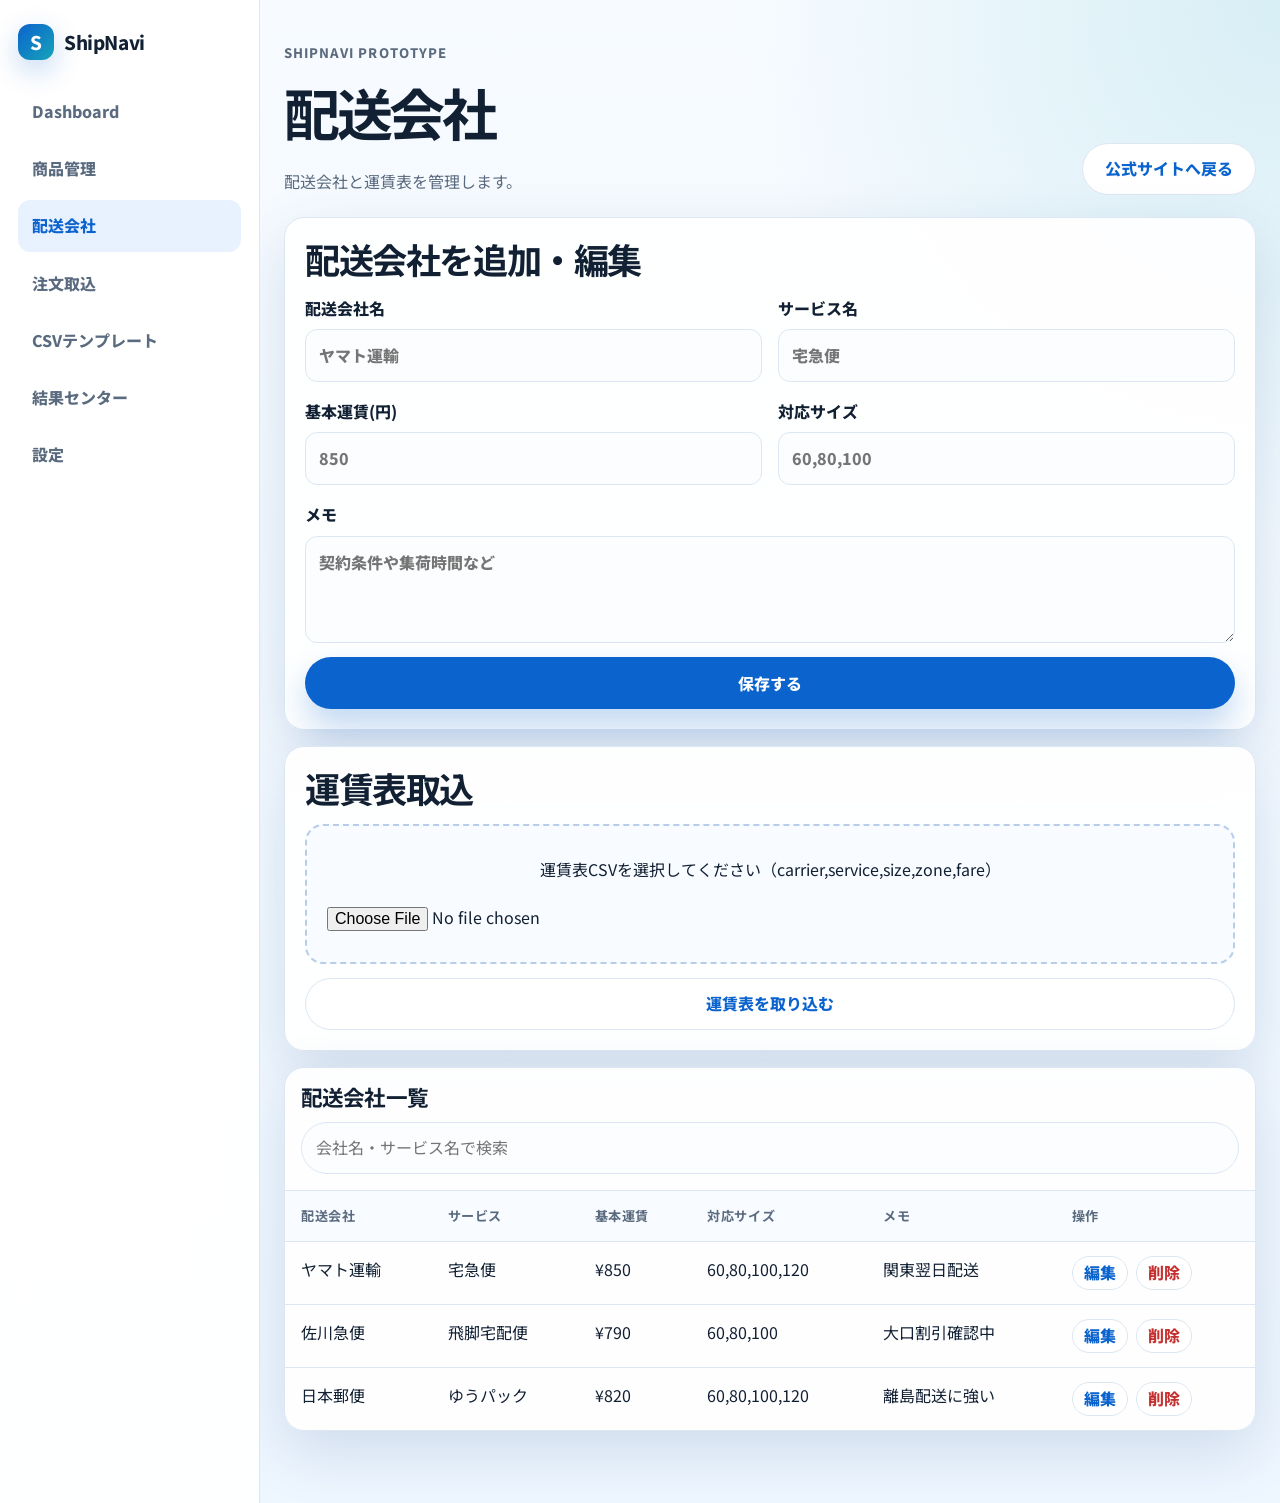
==== carriers.html @ f622e3c5 "Separate dashboard prototype assets" ====
<!DOCTYPE html>
<html lang="ja">
<head>
  <meta charset="UTF-8" />
  <meta name="viewport" content="width=device-width, initial-scale=1.0" />
  <meta name="description" content="ShipNavi 配送会社プロトタイプ" />
  <title>配送会社 | ShipNavi</title>
  <link rel="preconnect" href="https://fonts.googleapis.com" />
  <link rel="preconnect" href="https://fonts.gstatic.com" crossorigin />
  <link href="https://fonts.googleapis.com/css2?family=Noto+Sans+JP:wght@400;500;700;800&display=swap" rel="stylesheet" />
  <link rel="stylesheet" href="assets/dashboard.css" />
</head>
<body class="app-body" data-page="carriers">
  <div class="app-shell">
    <aside class="app-sidebar">
      <a class="logo" href="index.html" aria-label="ShipNavi ホーム"><span class="logo-mark">S</span><span>ShipNavi</span></a>
      <button class="nav-toggle app-menu-toggle" type="button" aria-expanded="false" aria-controls="app-menu"><span class="sr-only">メニューを開閉</span><span></span><span></span><span></span></button>
      <nav class="sidebar-menu" id="app-menu" aria-label="ダッシュボードナビゲーション"><a href="dashboard.html" class="">Dashboard</a><a href="products.html" class="">商品管理</a><a href="carriers.html" class="active">配送会社</a><a href="orders.html" class="">注文取込</a><a href="templates.html" class="">CSVテンプレート</a><a href="results.html" class="">結果センター</a><a href="settings.html" class="">設定</a></nav>
    </aside>
    <main class="app-main">
      <header class="app-topbar">
        <div><p class="eyebrow">ShipNavi Prototype</p><h1>配送会社</h1><p>配送会社と運賃表を管理します。</p></div>
        <div class="topbar-actions"><a class="button secondary" href="index.html">公式サイトへ戻る</a></div>
      </header>
      <div class="dashboard-grid"><section class="form-card full-width"><h2>配送会社を追加・編集</h2><form id="carrier-form"><input type="hidden" name="id" /><div class="form-grid"><label class="input-group">配送会社名<input name="name" required placeholder="ヤマト運輸" /></label><label class="input-group">サービス名<input name="service" required placeholder="宅急便" /></label><label class="input-group">基本運賃(円)<input name="baseFare" type="number" min="0" required placeholder="850" /></label><label class="input-group">対応サイズ<input name="sizes" required placeholder="60,80,100" /></label><label class="input-group full-width">メモ<textarea name="memo" rows="3" placeholder="契約条件や集荷時間など"></textarea></label></div><button class="button primary" type="submit">保存する</button></form></section><section class="upload-card full-width"><h2>運賃表取込</h2><form id="fare-import-form"><label class="file-drop"><span>運賃表CSVを選択してください（carrier,service,size,zone,fare）</span><input type="file" accept=".csv,text/csv" name="file" /></label><button class="button secondary" type="submit">運賃表を取り込む</button></form></section><section class="table-card full-width"><div class="table-toolbar"><h2>配送会社一覧</h2><input class="search-input" id="carrier-search" placeholder="会社名・サービス名で検索" /></div><div class="responsive-table"><table><thead><tr><th>配送会社</th><th>サービス</th><th>基本運賃</th><th>対応サイズ</th><th>メモ</th><th>操作</th></tr></thead><tbody id="carriers-table"></tbody></table></div></section></div>
    </main>
  </div>
  <div class="toast" id="toast" role="status" aria-live="polite"></div>
  <script src="assets/dashboard.js"></script>
</body>
</html>
---- assets/dashboard.css ----
:root {
  --primary: #0b63ce;
  --primary-dark: #084b9f;
  --primary-soft: #e8f2ff;
  --accent: #16a3b8;
  --text: #122033;
  --muted: #5b6b7f;
  --line: #dce7f3;
  --bg: #f7fbff;
  --white: #ffffff;
  --shadow: 0 20px 60px rgba(14, 62, 118, 0.14);
  --radius: 20px;
}

* {
  box-sizing: border-box;
}

html {
  scroll-behavior: smooth;
}

body {
  margin: 0;
  font-family: "Noto Sans JP", system-ui, -apple-system, BlinkMacSystemFont, "Segoe UI", sans-serif;
  color: var(--text);
  background: var(--bg);
  line-height: 1.7;
}

a {
  color: inherit;
  text-decoration: none;
}

button,
input,
select,
textarea {
  font: inherit;
}

.sr-only {
  position: absolute;
  width: 1px;
  height: 1px;
  padding: 0;
  margin: -1px;
  overflow: hidden;
  clip: rect(0, 0, 0, 0);
  border: 0;
}

.logo {
  display: inline-flex;
  align-items: center;
  gap: 10px;
  font-weight: 800;
  letter-spacing: -0.02em;
  font-size: 1.18rem;
}

.logo-mark {
  display: grid;
  place-items: center;
  width: 36px;
  height: 36px;
  border-radius: 12px;
  background: linear-gradient(135deg, var(--primary), var(--accent));
  color: var(--white);
  box-shadow: 0 10px 28px rgba(11, 99, 206, 0.25);
}

.nav-toggle {
  display: inline-flex;
  flex-direction: column;
  justify-content: center;
  gap: 5px;
  width: 44px;
  height: 44px;
  border: 1px solid var(--line);
  border-radius: 12px;
  background: var(--white);
  cursor: pointer;
}

.nav-toggle span:not(.sr-only) {
  display: block;
  width: 18px;
  height: 2px;
  margin: 0 auto;
  background: var(--text);
  transition: transform 0.2s ease, opacity 0.2s ease;
}

.nav-toggle.is-open span:nth-child(2) {
  transform: translateY(7px) rotate(45deg);
}

.nav-toggle.is-open span:nth-child(3) {
  opacity: 0;
}

.nav-toggle.is-open span:nth-child(4) {
  transform: translateY(-7px) rotate(-45deg);
}

.button {
  display: inline-flex;
  align-items: center;
  justify-content: center;
  min-height: 52px;
  padding: 0 22px;
  border-radius: 999px;
  border: 1px solid transparent;
  font-weight: 800;
  cursor: pointer;
  transition: transform 0.2s ease, box-shadow 0.2s ease, background 0.2s ease;
}

.button:hover {
  transform: translateY(-2px);
}

.button.primary {
  background: var(--primary);
  color: var(--white);
  box-shadow: 0 16px 32px rgba(11, 99, 206, 0.25);
}

.button.primary:hover {
  background: var(--primary-dark);
}

.button.secondary {
  border-color: var(--line);
  background: var(--white);
  color: var(--primary);
}

h1,
h2,
h3,
p {
  margin-top: 0;
}

h2 {
  margin-bottom: 14px;
  font-size: clamp(1.5rem, 5vw, 2.2rem);
  line-height: 1.22;
  letter-spacing: -0.04em;
}

.eyebrow {
  margin: 0 0 12px;
  color: var(--primary);
  font-size: 0.82rem;
  font-weight: 800;
  letter-spacing: 0.08em;
  text-transform: uppercase;
}
/* Dashboard prototype */
.app-body {
  min-height: 100vh;
  background:
    radial-gradient(circle at top right, rgba(22, 163, 184, 0.14), transparent 34rem),
    linear-gradient(180deg, #f7fbff 0%, #eef6ff 100%);
}

.app-shell {
  display: grid;
  min-height: 100vh;
}

.app-sidebar {
  position: sticky;
  top: 0;
  z-index: 20;
  display: flex;
  align-items: center;
  justify-content: space-between;
  gap: 16px;
  padding: 14px 16px;
  background: rgba(255, 255, 255, 0.94);
  border-bottom: 1px solid var(--line);
  backdrop-filter: blur(14px);
}

.sidebar-menu {
  position: absolute;
  top: 68px;
  left: 16px;
  right: 16px;
  display: none;
  padding: 10px;
  background: var(--white);
  border: 1px solid var(--line);
  border-radius: 18px;
  box-shadow: var(--shadow);
}

.sidebar-menu.is-open {
  display: block;
}

.sidebar-menu a {
  display: flex;
  align-items: center;
  gap: 10px;
  padding: 12px 14px;
  color: var(--muted);
  font-weight: 800;
  border-radius: 12px;
}

.sidebar-menu a:hover,
.sidebar-menu a.active {
  color: var(--primary);
  background: var(--primary-soft);
}

.app-main {
  width: min(1180px, calc(100% - 32px));
  margin: 0 auto;
  padding: 28px 0 56px;
}

.app-topbar {
  display: grid;
  gap: 16px;
  margin-bottom: 22px;
}

.app-topbar h1 {
  margin-bottom: 8px;
  font-size: clamp(2rem, 9vw, 3.5rem);
  letter-spacing: -0.06em;
}

.app-topbar p {
  margin-bottom: 0;
  color: var(--muted);
}

.topbar-actions {
  display: flex;
  flex-wrap: wrap;
  gap: 10px;
}

.dashboard-grid,
.stat-grid,
.action-grid,
.form-grid,
.template-grid,
.result-grid,
.settings-grid {
  display: grid;
  gap: 16px;
}

.stat-grid {
  grid-template-columns: repeat(2, minmax(0, 1fr));
}

.panel,
.stat-card,
.table-card,
.form-card,
.upload-card,
.empty-card {
  background: rgba(255, 255, 255, 0.94);
  border: 1px solid var(--line);
  border-radius: var(--radius);
  box-shadow: var(--shadow);
}

.panel,
.form-card,
.upload-card,
.empty-card {
  padding: 20px;
}

.stat-card {
  padding: 18px;
}

.stat-card p,
.panel p,
.empty-card p,
.help-text {
  color: var(--muted);
}

.stat-card strong {
  display: block;
  color: var(--primary);
  font-size: clamp(1.9rem, 8vw, 3rem);
  line-height: 1;
}

.action-grid {
  grid-template-columns: 1fr;
}

.action-card {
  display: block;
  padding: 18px;
  background: linear-gradient(180deg, #ffffff, #f6fbff);
  border: 1px solid var(--line);
  border-radius: 18px;
}

.action-card b {
  display: block;
  margin-bottom: 6px;
  color: var(--text);
}

.action-card span {
  color: var(--muted);
  font-size: 0.92rem;
}

.table-card {
  overflow: hidden;
}

.table-toolbar {
  display: grid;
  gap: 12px;
  padding: 16px;
  border-bottom: 1px solid var(--line);
}

.table-toolbar h2 {
  margin-bottom: 0;
  font-size: 1.35rem;
}

.search-input {
  width: 100%;
  border: 1px solid var(--line);
  border-radius: 999px;
  padding: 11px 14px;
  background: #fbfdff;
  outline: none;
}

.responsive-table {
  width: 100%;
  overflow-x: auto;
}

table {
  width: 100%;
  min-width: 720px;
  border-collapse: collapse;
}

th,
td {
  padding: 14px 16px;
  text-align: left;
  border-bottom: 1px solid var(--line);
  vertical-align: top;
}

th {
  color: var(--muted);
  font-size: 0.82rem;
  letter-spacing: 0.04em;
  text-transform: uppercase;
  background: #f8fbff;
}

tr:last-child td {
  border-bottom: 0;
}

.badge {
  display: inline-flex;
  align-items: center;
  padding: 4px 9px;
  border-radius: 999px;
  color: var(--primary);
  background: var(--primary-soft);
  font-size: 0.8rem;
  font-weight: 800;
}

.badge.green {
  color: #087443;
  background: #e8f8f0;
}

.badge.orange {
  color: #9a5a00;
  background: #fff4df;
}

.row-actions {
  display: flex;
  flex-wrap: wrap;
  gap: 8px;
}

.small-button {
  display: inline-flex;
  align-items: center;
  justify-content: center;
  min-height: 34px;
  padding: 0 11px;
  border: 1px solid var(--line);
  border-radius: 999px;
  background: var(--white);
  color: var(--primary);
  font-weight: 800;
  cursor: pointer;
}

.small-button.danger {
  color: #c53030;
}

.form-card form,
.upload-card form,
.settings-grid form {
  display: grid;
  gap: 14px;
}

.form-grid {
  grid-template-columns: 1fr;
}

.input-group {
  display: grid;
  gap: 7px;
  font-weight: 800;
}

.input-group input,
.input-group select,
.input-group textarea {
  width: 100%;
  border: 1px solid var(--line);
  border-radius: 12px;
  padding: 12px 13px;
  background: #fbfdff;
  color: var(--text);
  outline: none;
}

.input-group input:focus,
.input-group select:focus,
.input-group textarea:focus,
.search-input:focus {
  border-color: var(--primary);
  box-shadow: 0 0 0 4px rgba(11, 99, 206, 0.12);
}

.file-drop {
  display: grid;
  place-items: center;
  min-height: 140px;
  padding: 20px;
  border: 2px dashed #b8cee8;
  border-radius: 18px;
  background: #f8fbff;
  text-align: center;
}

.file-drop input {
  width: 100%;
}

.status-list {
  display: grid;
  gap: 10px;
  padding: 0;
  margin: 0;
  list-style: none;
}

.status-list li {
  display: flex;
  justify-content: space-between;
  gap: 12px;
  padding: 12px;
  border: 1px solid var(--line);
  border-radius: 14px;
  background: #fbfdff;
}

.toast {
  position: fixed;
  right: 16px;
  bottom: 16px;
  z-index: 50;
  display: none;
  width: min(360px, calc(100% - 32px));
  padding: 14px 16px;
  color: #074a2d;
  background: #e8f8f0;
  border: 1px solid #bce8cf;
  border-radius: 14px;
  box-shadow: var(--shadow);
  font-weight: 800;
}

.toast.is-visible {
  display: block;
}

@media (min-width: 860px) {
  .app-shell {
    grid-template-columns: 260px 1fr;
  }

  .app-sidebar {
    align-items: stretch;
    justify-content: flex-start;
    flex-direction: column;
    min-height: 100vh;
    padding: 24px 18px;
    border-right: 1px solid var(--line);
    border-bottom: 0;
  }

  .app-sidebar .nav-toggle {
    display: none;
  }

  .sidebar-menu,
  .sidebar-menu.is-open {
    position: static;
    display: grid;
    gap: 6px;
    padding: 10px 0 0;
    background: transparent;
    border: 0;
    border-radius: 0;
    box-shadow: none;
  }

  .app-main {
    width: min(1180px, calc(100% - 48px));
    padding: 42px 0 72px;
  }

  .app-topbar {
    grid-template-columns: 1fr auto;
    align-items: end;
  }

  .dashboard-grid {
    grid-template-columns: 1.2fr 0.8fr;
  }

  .stat-grid,
  .action-grid,
  .template-grid,
  .result-grid,
  .settings-grid {
    grid-template-columns: repeat(2, minmax(0, 1fr));
  }

  .form-grid {
    grid-template-columns: repeat(2, minmax(0, 1fr));
  }

  .input-group.full-width,
  .panel.full-width,
  .table-card.full-width,
  .form-card.full-width,
  .upload-card.full-width {
    grid-column: 1 / -1;
  }
}

.full-width {
  grid-column: 1 / -1;
}
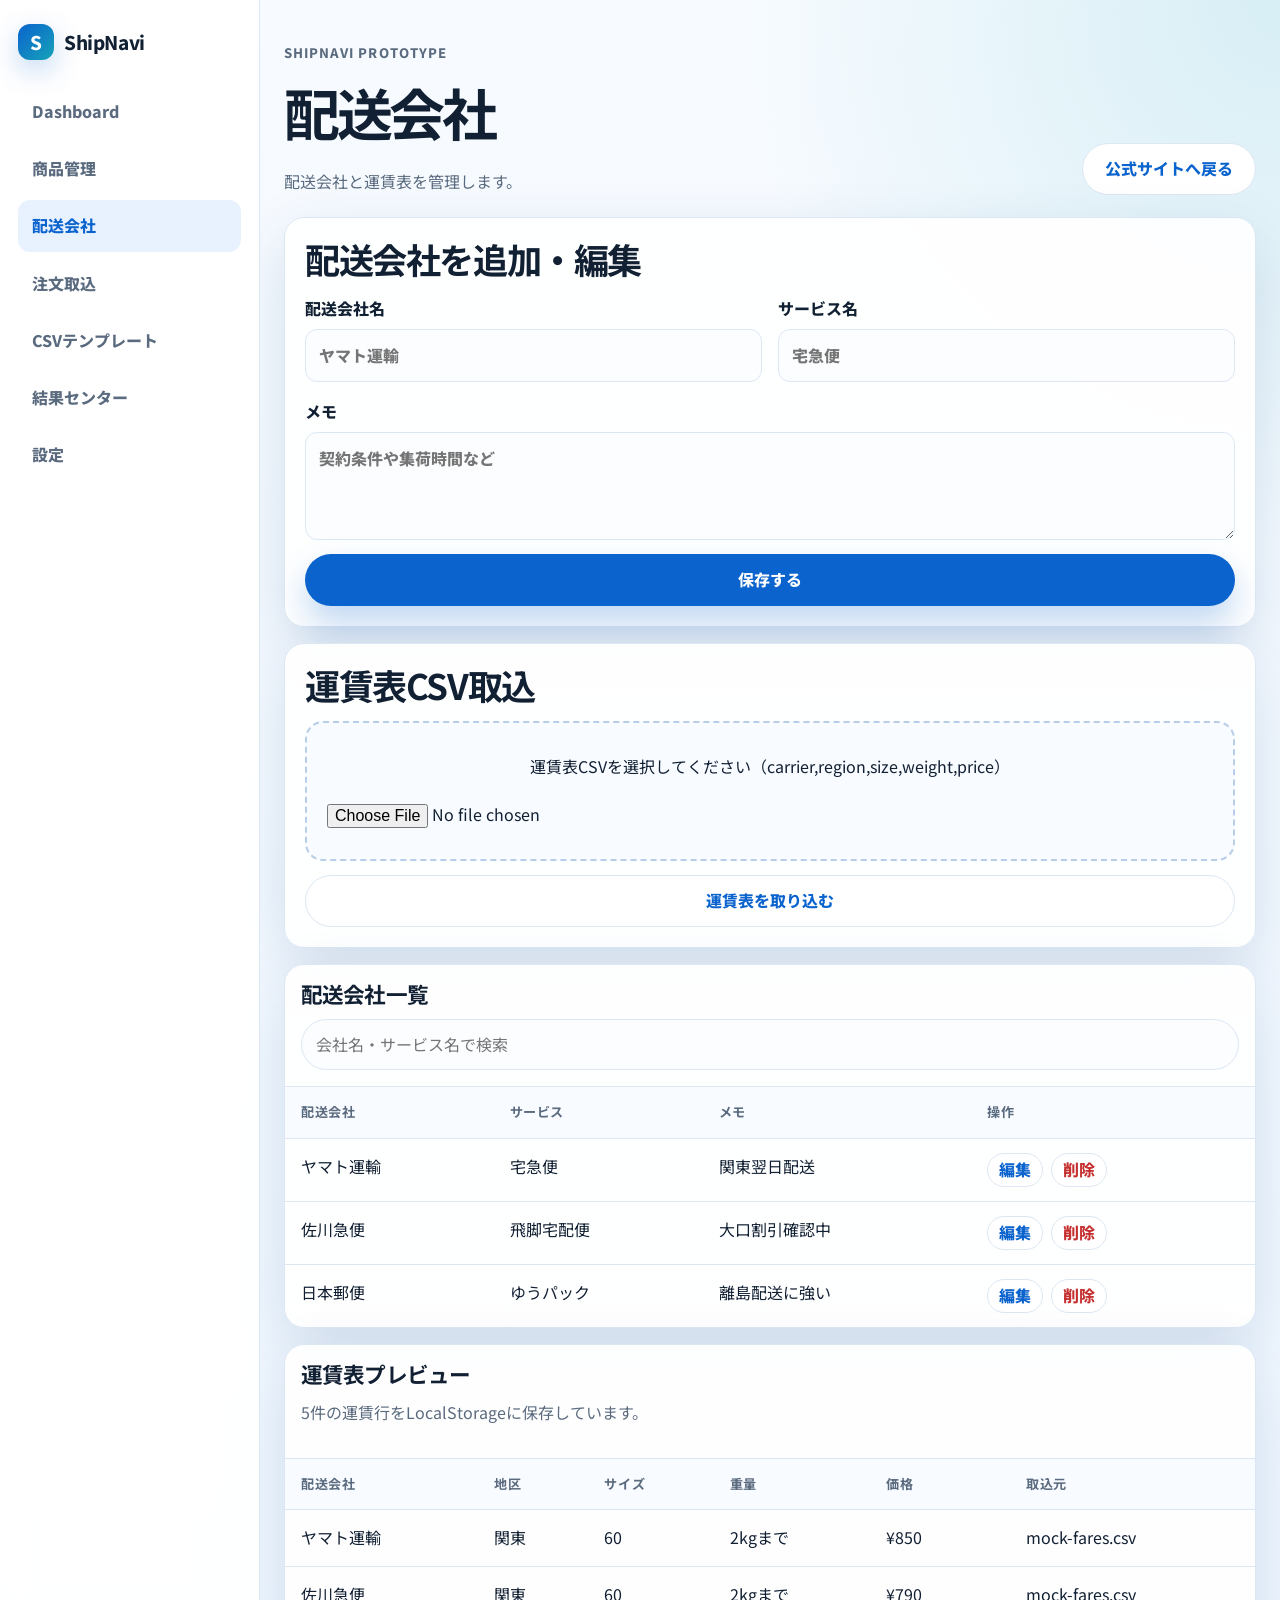
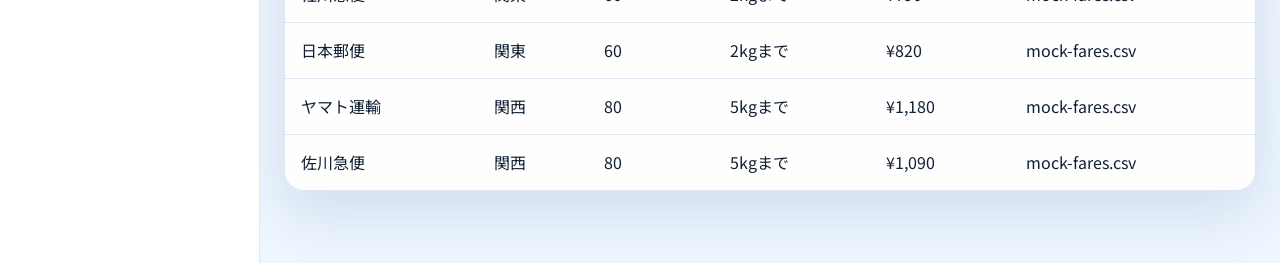
==== commit eeaec6ff: "Implement MVP phase 2 dashboard workflows" ====
--- a/carriers.html
+++ b/carriers.html
@@ -13,16 +13,16 @@
 <body class="app-body" data-page="carriers">
   <div class="app-shell">
     <aside class="app-sidebar">
-      <a class="logo" href="index.html" aria-label="ShipNavi ホーム"><span class="logo-mark">S</span><span>ShipNavi</span></a>
+      <a class="logo" href="/" aria-label="ShipNavi ホーム"><span class="logo-mark">S</span><span>ShipNavi</span></a>
       <button class="nav-toggle app-menu-toggle" type="button" aria-expanded="false" aria-controls="app-menu"><span class="sr-only">メニューを開閉</span><span></span><span></span><span></span></button>
       <nav class="sidebar-menu" id="app-menu" aria-label="ダッシュボードナビゲーション"><a href="dashboard.html" class="">Dashboard</a><a href="products.html" class="">商品管理</a><a href="carriers.html" class="active">配送会社</a><a href="orders.html" class="">注文取込</a><a href="templates.html" class="">CSVテンプレート</a><a href="results.html" class="">結果センター</a><a href="settings.html" class="">設定</a></nav>
     </aside>
     <main class="app-main">
       <header class="app-topbar">
         <div><p class="eyebrow">ShipNavi Prototype</p><h1>配送会社</h1><p>配送会社と運賃表を管理します。</p></div>
-        <div class="topbar-actions"><a class="button secondary" href="index.html">公式サイトへ戻る</a></div>
+        <div class="topbar-actions"><a class="button secondary" href="/">公式サイトへ戻る</a></div>
       </header>
-      <div class="dashboard-grid"><section class="form-card full-width"><h2>配送会社を追加・編集</h2><form id="carrier-form"><input type="hidden" name="id" /><div class="form-grid"><label class="input-group">配送会社名<input name="name" required placeholder="ヤマト運輸" /></label><label class="input-group">サービス名<input name="service" required placeholder="宅急便" /></label><label class="input-group">基本運賃(円)<input name="baseFare" type="number" min="0" required placeholder="850" /></label><label class="input-group">対応サイズ<input name="sizes" required placeholder="60,80,100" /></label><label class="input-group full-width">メモ<textarea name="memo" rows="3" placeholder="契約条件や集荷時間など"></textarea></label></div><button class="button primary" type="submit">保存する</button></form></section><section class="upload-card full-width"><h2>運賃表取込</h2><form id="fare-import-form"><label class="file-drop"><span>運賃表CSVを選択してください（carrier,service,size,zone,fare）</span><input type="file" accept=".csv,text/csv" name="file" /></label><button class="button secondary" type="submit">運賃表を取り込む</button></form></section><section class="table-card full-width"><div class="table-toolbar"><h2>配送会社一覧</h2><input class="search-input" id="carrier-search" placeholder="会社名・サービス名で検索" /></div><div class="responsive-table"><table><thead><tr><th>配送会社</th><th>サービス</th><th>基本運賃</th><th>対応サイズ</th><th>メモ</th><th>操作</th></tr></thead><tbody id="carriers-table"></tbody></table></div></section></div>
+      <div class="dashboard-grid"><section class="form-card full-width"><h2>配送会社を追加・編集</h2><form id="carrier-form"><input type="hidden" name="id" /><div class="form-grid"><label class="input-group">配送会社名<input name="name" required placeholder="ヤマト運輸" /></label><label class="input-group">サービス名<input name="service" required placeholder="宅急便" /></label><label class="input-group full-width">メモ<textarea name="memo" rows="3" placeholder="契約条件や集荷時間など"></textarea></label></div><button class="button primary" type="submit">保存する</button></form></section><section class="upload-card full-width"><h2>運賃表CSV取込</h2><form id="fare-import-form"><label class="file-drop"><span>運賃表CSVを選択してください（carrier,region,size,weight,price）</span><input type="file" accept=".csv,text/csv" name="file" /></label><button class="button secondary" type="submit">運賃表を取り込む</button></form></section><section class="table-card full-width"><div class="table-toolbar"><h2>配送会社一覧</h2><input class="search-input" id="carrier-search" placeholder="会社名・サービス名で検索" /></div><div class="responsive-table"><table><thead><tr><th>配送会社</th><th>サービス</th><th>メモ</th><th>操作</th></tr></thead><tbody id="carriers-table"></tbody></table></div></section><section class="table-card full-width"><div class="table-toolbar"><h2>運賃表プレビュー</h2><p class="help-text" id="fare-preview-summary">LocalStorageに保存された運賃表を表示します。</p></div><div class="responsive-table"><table><thead><tr><th>配送会社</th><th>地区</th><th>サイズ</th><th>重量</th><th>価格</th><th>取込元</th></tr></thead><tbody id="fares-table"></tbody></table></div></section></div>
     </main>
   </div>
   <div class="toast" id="toast" role="status" aria-live="polite"></div>
--- a/assets/dashboard.css
+++ b/assets/dashboard.css
@@ -584,3 +584,35 @@
 .full-width {
   grid-column: 1 / -1;
 }
+
+.mapping-list {
+  display: grid;
+  gap: 12px;
+  margin: 14px 0;
+}
+
+.mapping-row {
+  display: grid;
+  gap: 8px;
+  padding: 12px;
+  border: 1px solid var(--line);
+  border-radius: 14px;
+  background: #fbfdff;
+  font-weight: 800;
+}
+
+.mapping-row select {
+  width: 100%;
+  border: 1px solid var(--line);
+  border-radius: 12px;
+  padding: 11px 12px;
+  background: var(--white);
+  color: var(--text);
+}
+
+@media (min-width: 720px) {
+  .mapping-row {
+    grid-template-columns: 180px 1fr;
+    align-items: center;
+  }
+}
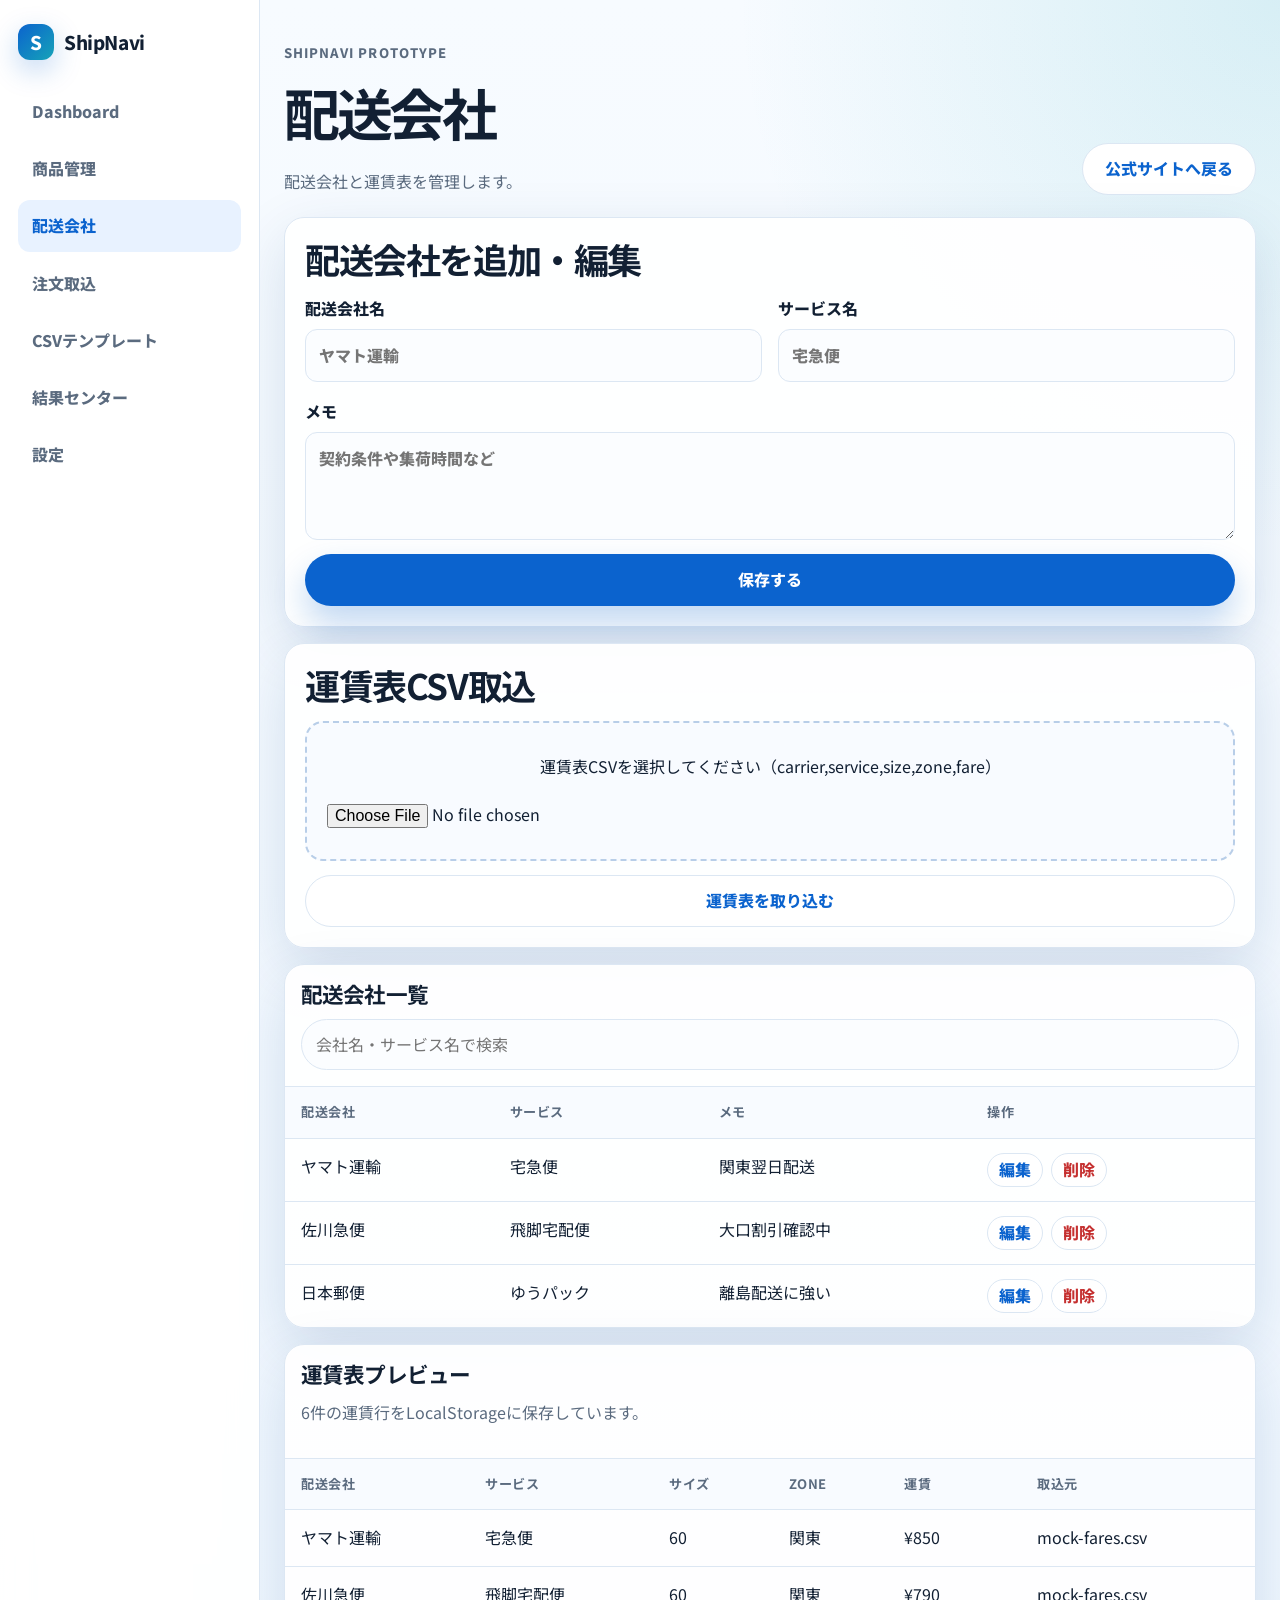
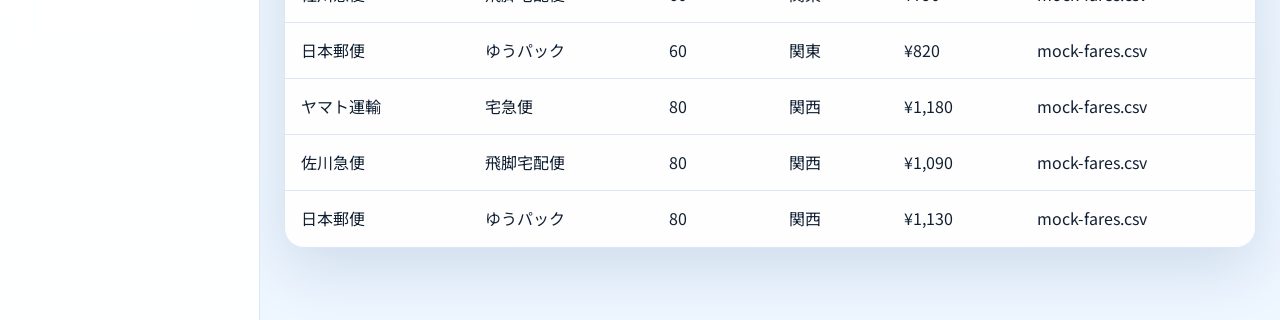
==== commit e0f0a85b: "Implement local MVP shipping logic" ====
--- a/carriers.html
+++ b/carriers.html
@@ -22,7 +22,7 @@
         <div><p class="eyebrow">ShipNavi Prototype</p><h1>配送会社</h1><p>配送会社と運賃表を管理します。</p></div>
         <div class="topbar-actions"><a class="button secondary" href="/">公式サイトへ戻る</a></div>
       </header>
-      <div class="dashboard-grid"><section class="form-card full-width"><h2>配送会社を追加・編集</h2><form id="carrier-form"><input type="hidden" name="id" /><div class="form-grid"><label class="input-group">配送会社名<input name="name" required placeholder="ヤマト運輸" /></label><label class="input-group">サービス名<input name="service" required placeholder="宅急便" /></label><label class="input-group full-width">メモ<textarea name="memo" rows="3" placeholder="契約条件や集荷時間など"></textarea></label></div><button class="button primary" type="submit">保存する</button></form></section><section class="upload-card full-width"><h2>運賃表CSV取込</h2><form id="fare-import-form"><label class="file-drop"><span>運賃表CSVを選択してください（carrier,region,size,weight,price）</span><input type="file" accept=".csv,text/csv" name="file" /></label><button class="button secondary" type="submit">運賃表を取り込む</button></form></section><section class="table-card full-width"><div class="table-toolbar"><h2>配送会社一覧</h2><input class="search-input" id="carrier-search" placeholder="会社名・サービス名で検索" /></div><div class="responsive-table"><table><thead><tr><th>配送会社</th><th>サービス</th><th>メモ</th><th>操作</th></tr></thead><tbody id="carriers-table"></tbody></table></div></section><section class="table-card full-width"><div class="table-toolbar"><h2>運賃表プレビュー</h2><p class="help-text" id="fare-preview-summary">LocalStorageに保存された運賃表を表示します。</p></div><div class="responsive-table"><table><thead><tr><th>配送会社</th><th>地区</th><th>サイズ</th><th>重量</th><th>価格</th><th>取込元</th></tr></thead><tbody id="fares-table"></tbody></table></div></section></div>
+      <div class="dashboard-grid"><section class="form-card full-width"><h2>配送会社を追加・編集</h2><form id="carrier-form"><input type="hidden" name="id" /><div class="form-grid"><label class="input-group">配送会社名<input name="name" required placeholder="ヤマト運輸" /></label><label class="input-group">サービス名<input name="service" required placeholder="宅急便" /></label><label class="input-group full-width">メモ<textarea name="memo" rows="3" placeholder="契約条件や集荷時間など"></textarea></label></div><button class="button primary" type="submit">保存する</button></form></section><section class="upload-card full-width"><h2>運賃表CSV取込</h2><form id="fare-import-form"><label class="file-drop"><span>運賃表CSVを選択してください（carrier,service,size,zone,fare）</span><input type="file" accept=".csv,text/csv" name="file" /></label><button class="button secondary" type="submit">運賃表を取り込む</button></form></section><section class="table-card full-width"><div class="table-toolbar"><h2>配送会社一覧</h2><input class="search-input" id="carrier-search" placeholder="会社名・サービス名で検索" /></div><div class="responsive-table"><table><thead><tr><th>配送会社</th><th>サービス</th><th>メモ</th><th>操作</th></tr></thead><tbody id="carriers-table"></tbody></table></div></section><section class="table-card full-width"><div class="table-toolbar"><h2>運賃表プレビュー</h2><p class="help-text" id="fare-preview-summary">LocalStorageに保存された運賃表を表示します。</p></div><div class="responsive-table"><table><thead><tr><th>配送会社</th><th>サービス</th><th>サイズ</th><th>Zone</th><th>運賃</th><th>取込元</th></tr></thead><tbody id="fares-table"></tbody></table></div></section></div>
     </main>
   </div>
   <div class="toast" id="toast" role="status" aria-live="polite"></div>
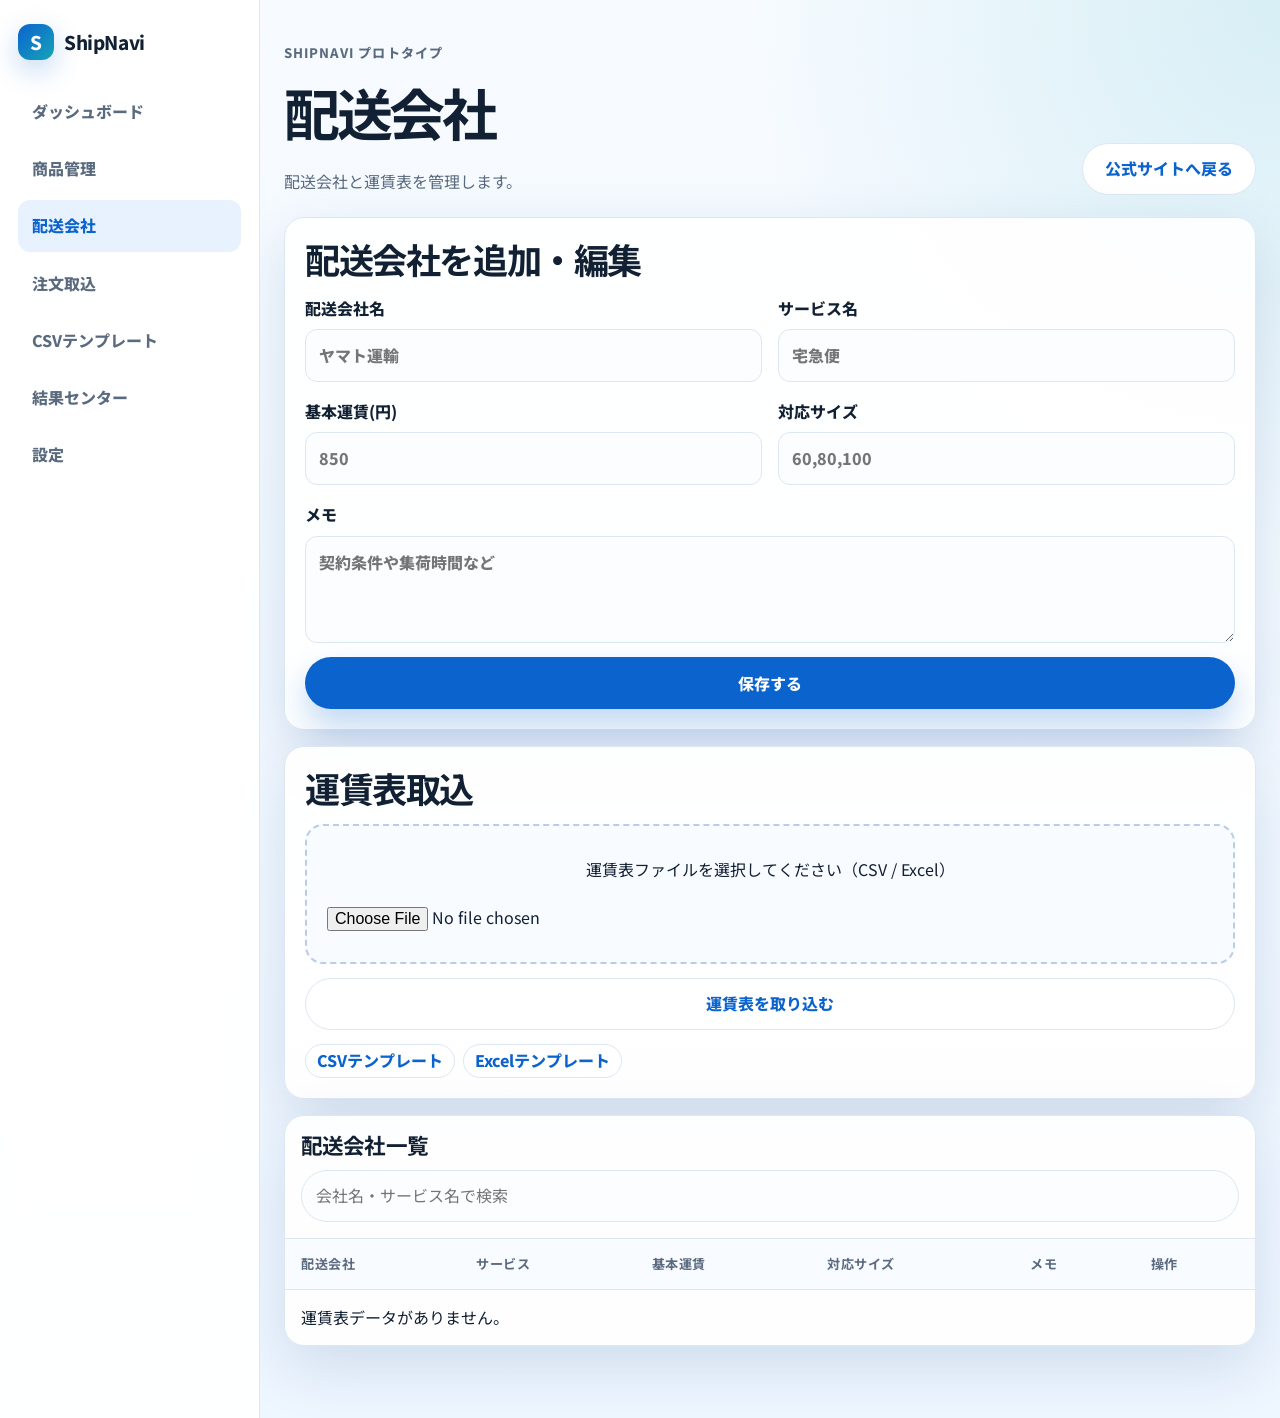
==== commit 2875255e: "Phase6 WIP - generate xlsx fixtures" ====
--- a/carriers.html
+++ b/carriers.html
@@ -15,14 +15,14 @@
     <aside class="app-sidebar">
       <a class="logo" href="/" aria-label="ShipNavi ホーム"><span class="logo-mark">S</span><span>ShipNavi</span></a>
       <button class="nav-toggle app-menu-toggle" type="button" aria-expanded="false" aria-controls="app-menu"><span class="sr-only">メニューを開閉</span><span></span><span></span><span></span></button>
-      <nav class="sidebar-menu" id="app-menu" aria-label="ダッシュボードナビゲーション"><a href="dashboard.html" class="">Dashboard</a><a href="products.html" class="">商品管理</a><a href="carriers.html" class="active">配送会社</a><a href="orders.html" class="">注文取込</a><a href="templates.html" class="">CSVテンプレート</a><a href="results.html" class="">結果センター</a><a href="settings.html" class="">設定</a></nav>
+      <nav class="sidebar-menu" id="app-menu" aria-label="ダッシュボードナビゲーション"><a href="dashboard.html" class="">ダッシュボード</a><a href="products.html" class="">商品管理</a><a href="carriers.html" class="active">配送会社</a><a href="orders.html" class="">注文取込</a><a href="templates.html" class="">CSVテンプレート</a><a href="results.html" class="">結果センター</a><a href="settings.html" class="">設定</a></nav>
     </aside>
     <main class="app-main">
       <header class="app-topbar">
-        <div><p class="eyebrow">ShipNavi Prototype</p><h1>配送会社</h1><p>配送会社と運賃表を管理します。</p></div>
+        <div><p class="eyebrow">ShipNavi プロトタイプ</p><h1>配送会社</h1><p>配送会社と運賃表を管理します。</p></div>
         <div class="topbar-actions"><a class="button secondary" href="/">公式サイトへ戻る</a></div>
       </header>
-      <div class="dashboard-grid"><section class="form-card full-width"><h2>配送会社を追加・編集</h2><form id="carrier-form"><input type="hidden" name="id" /><div class="form-grid"><label class="input-group">配送会社名<input name="name" required placeholder="ヤマト運輸" /></label><label class="input-group">サービス名<input name="service" required placeholder="宅急便" /></label><label class="input-group full-width">メモ<textarea name="memo" rows="3" placeholder="契約条件や集荷時間など"></textarea></label></div><button class="button primary" type="submit">保存する</button></form></section><section class="upload-card full-width"><h2>運賃表CSV取込</h2><form id="fare-import-form"><label class="file-drop"><span>運賃表CSVを選択してください（carrier,service,size,zone,fare）</span><input type="file" accept=".csv,text/csv" name="file" /></label><button class="button secondary" type="submit">運賃表を取り込む</button></form></section><section class="table-card full-width"><div class="table-toolbar"><h2>配送会社一覧</h2><input class="search-input" id="carrier-search" placeholder="会社名・サービス名で検索" /></div><div class="responsive-table"><table><thead><tr><th>配送会社</th><th>サービス</th><th>メモ</th><th>操作</th></tr></thead><tbody id="carriers-table"></tbody></table></div></section><section class="table-card full-width"><div class="table-toolbar"><h2>運賃表プレビュー</h2><p class="help-text" id="fare-preview-summary">LocalStorageに保存された運賃表を表示します。</p></div><div class="responsive-table"><table><thead><tr><th>配送会社</th><th>サービス</th><th>サイズ</th><th>Zone</th><th>運賃</th><th>取込元</th></tr></thead><tbody id="fares-table"></tbody></table></div></section></div>
+      <div class="dashboard-grid"><section class="form-card full-width"><h2>配送会社を追加・編集</h2><form id="carrier-form"><input type="hidden" name="id" /><div class="form-grid"><label class="input-group">配送会社名<input name="name" required placeholder="ヤマト運輸" /></label><label class="input-group">サービス名<input name="service" required placeholder="宅急便" /></label><label class="input-group">基本運賃(円)<input name="baseFare" type="number" min="0" required placeholder="850" /></label><label class="input-group">対応サイズ<input name="sizes" required placeholder="60,80,100" /></label><label class="input-group full-width">メモ<textarea name="memo" rows="3" placeholder="契約条件や集荷時間など"></textarea></label></div><button class="button primary" type="submit">保存する</button></form></section><section class="upload-card full-width"><h2>運賃表取込</h2><form id="fare-import-form"><label class="file-drop"><span>運賃表ファイルを選択してください（CSV / Excel）</span><input type="file" accept=".csv,.xlsx,.xls,text/csv" name="file" /></label><button class="button secondary" type="submit">運賃表を取り込む</button><div class="row-actions"><button class="small-button" type="button" data-template-type="fares" data-template-format="csv">CSVテンプレート</button><button class="small-button" type="button" data-template-type="fares" data-template-format="xlsx">Excelテンプレート</button></div></form></section><section class="table-card full-width"><div class="table-toolbar"><h2>配送会社一覧</h2><input class="search-input" id="carrier-search" placeholder="会社名・サービス名で検索" /></div><div class="responsive-table"><table><thead><tr><th>配送会社</th><th>サービス</th><th>基本運賃</th><th>対応サイズ</th><th>メモ</th><th>操作</th></tr></thead><tbody id="carriers-table"></tbody></table></div></section></div>
     </main>
   </div>
   <div class="toast" id="toast" role="status" aria-live="polite"></div>
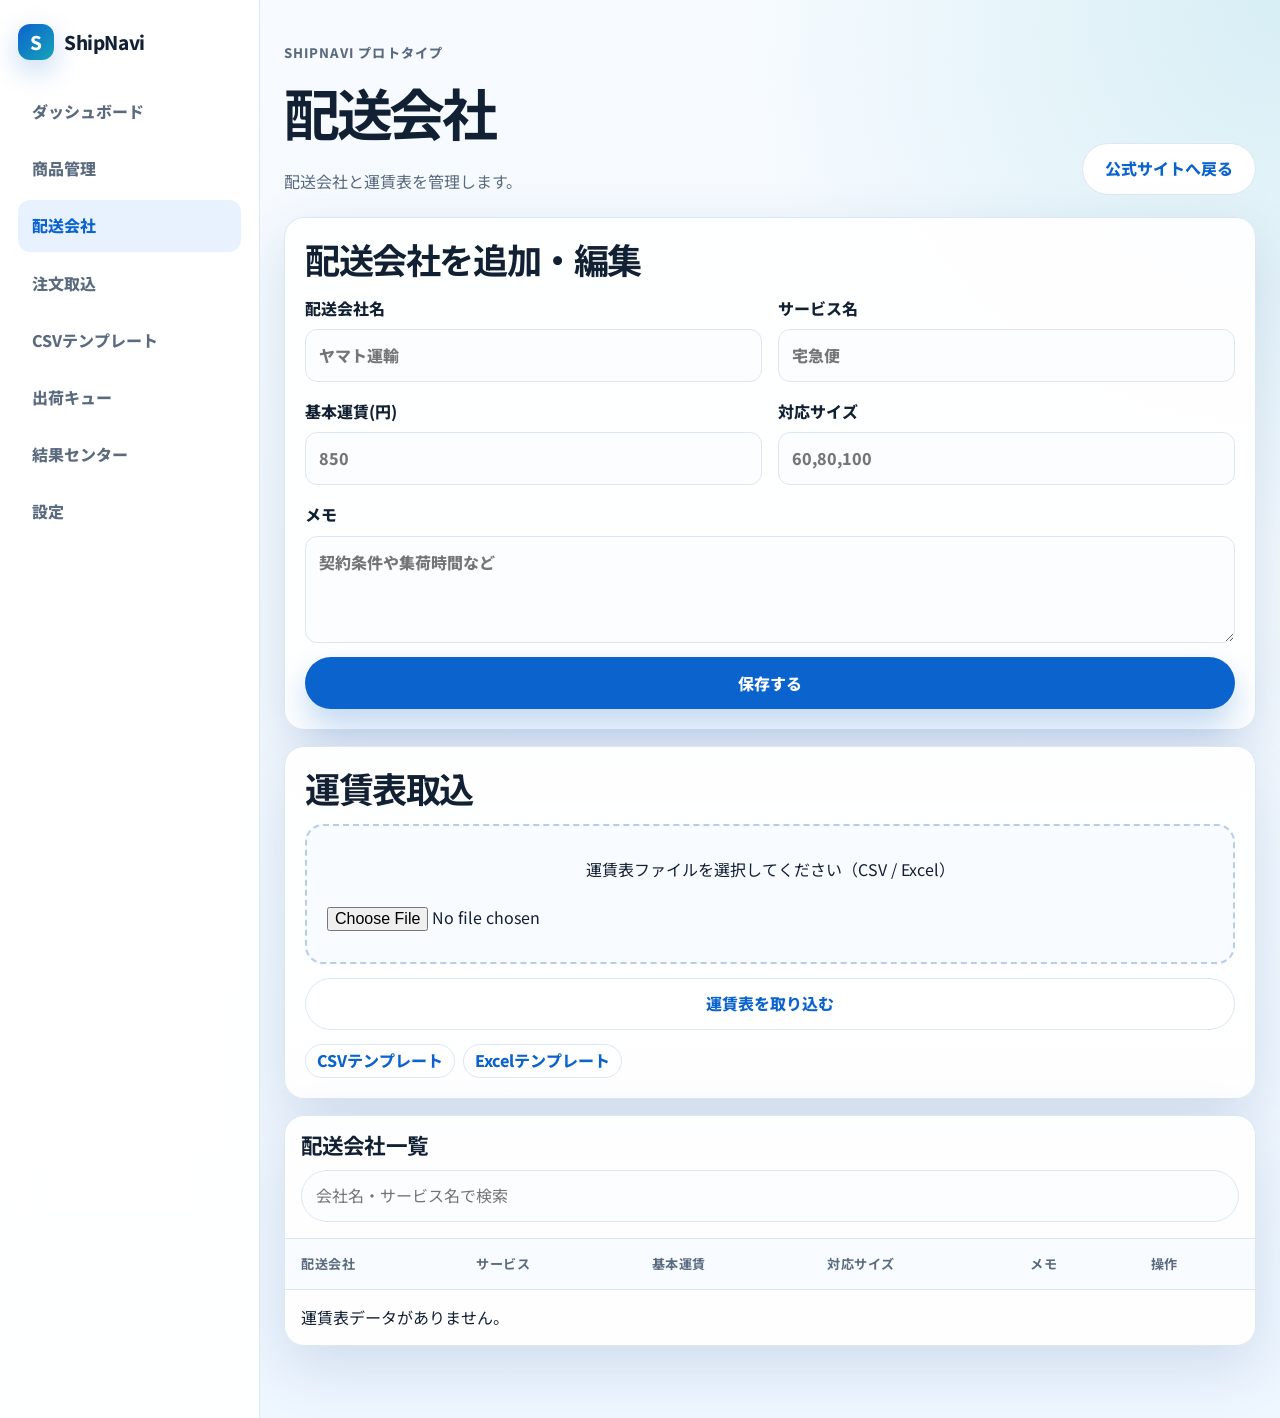
==== commit a3a20b63: "Phase8 Complete" ====
--- a/carriers.html
+++ b/carriers.html
@@ -15,7 +15,7 @@
     <aside class="app-sidebar">
       <a class="logo" href="/" aria-label="ShipNavi ホーム"><span class="logo-mark">S</span><span>ShipNavi</span></a>
       <button class="nav-toggle app-menu-toggle" type="button" aria-expanded="false" aria-controls="app-menu"><span class="sr-only">メニューを開閉</span><span></span><span></span><span></span></button>
-      <nav class="sidebar-menu" id="app-menu" aria-label="ダッシュボードナビゲーション"><a href="dashboard.html" class="">ダッシュボード</a><a href="products.html" class="">商品管理</a><a href="carriers.html" class="active">配送会社</a><a href="orders.html" class="">注文取込</a><a href="templates.html" class="">CSVテンプレート</a><a href="results.html" class="">結果センター</a><a href="settings.html" class="">設定</a></nav>
+      <nav class="sidebar-menu" id="app-menu" aria-label="ダッシュボードナビゲーション"><a href="dashboard.html" class="">ダッシュボード</a><a href="products.html" class="">商品管理</a><a href="carriers.html" class="active">配送会社</a><a href="orders.html" class="">注文取込</a><a href="templates.html" class="">CSVテンプレート</a><a href="shipment-queue.html" class="">出荷キュー</a><a href="results.html" class="">結果センター</a><a href="settings.html" class="">設定</a></nav>
     </aside>
     <main class="app-main">
       <header class="app-topbar">
--- a/assets/dashboard.css
+++ b/assets/dashboard.css
@@ -399,6 +399,16 @@
 .badge.orange {
   color: #9a5a00;
   background: #fff4df;
+}
+
+.badge.red {
+  color: #b42318;
+  background: #fee4e2;
+}
+
+.badge.blue {
+  color: var(--primary);
+  background: var(--primary-soft);
 }
 
 .row-actions {
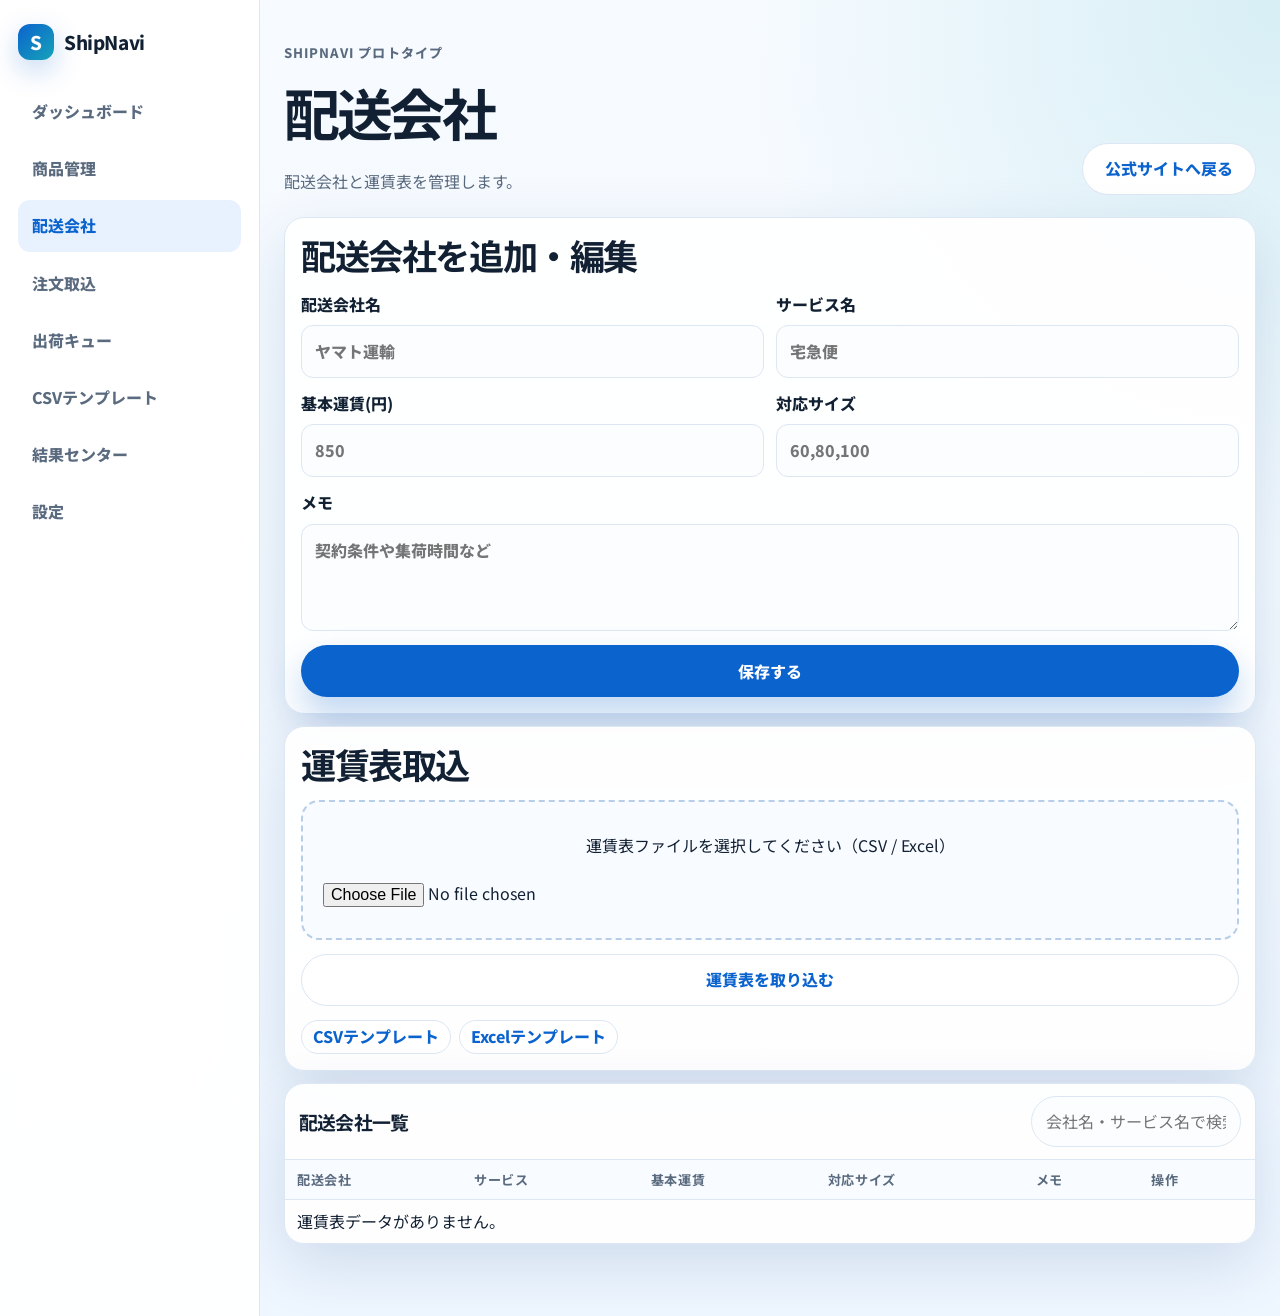
==== commit c3648d9a: "Restore Phase8 shipment workflow" ====
--- a/carriers.html
+++ b/carriers.html
@@ -15,7 +15,7 @@
     <aside class="app-sidebar">
       <a class="logo" href="/" aria-label="ShipNavi ホーム"><span class="logo-mark">S</span><span>ShipNavi</span></a>
       <button class="nav-toggle app-menu-toggle" type="button" aria-expanded="false" aria-controls="app-menu"><span class="sr-only">メニューを開閉</span><span></span><span></span><span></span></button>
-      <nav class="sidebar-menu" id="app-menu" aria-label="ダッシュボードナビゲーション"><a href="dashboard.html" class="">ダッシュボード</a><a href="products.html" class="">商品管理</a><a href="carriers.html" class="active">配送会社</a><a href="orders.html" class="">注文取込</a><a href="templates.html" class="">CSVテンプレート</a><a href="shipment-queue.html" class="">出荷キュー</a><a href="results.html" class="">結果センター</a><a href="settings.html" class="">設定</a></nav>
+      <nav class="sidebar-menu" id="app-menu" aria-label="ダッシュボードナビゲーション"><a href="dashboard.html" class="">ダッシュボード</a><a href="products.html" class="">商品管理</a><a href="carriers.html" class="active">配送会社</a><a href="orders.html" class="">注文取込</a><a href="shipment-queue.html" class="">出荷キュー</a><a href="templates.html" class="">CSVテンプレート</a><a href="results.html" class="">結果センター</a><a href="settings.html" class="">設定</a></nav>
     </aside>
     <main class="app-main">
       <header class="app-topbar">
--- a/assets/dashboard.css
+++ b/assets/dashboard.css
@@ -399,16 +399,6 @@
 .badge.orange {
   color: #9a5a00;
   background: #fff4df;
-}
-
-.badge.red {
-  color: #b42318;
-  background: #fee4e2;
-}
-
-.badge.blue {
-  color: var(--primary);
-  background: var(--primary-soft);
 }
 
 .row-actions {
@@ -626,3 +616,215 @@
     align-items: center;
   }
 }
+
+/* Phase8 readability cleanup */
+.import-issue-panel {
+  padding: 14px 16px;
+}
+
+.import-issue-panel details {
+  display: grid;
+  gap: 10px;
+}
+
+.import-issue-panel summary {
+  display: flex;
+  flex-wrap: wrap;
+  align-items: center;
+  gap: 8px 12px;
+  cursor: pointer;
+  font-weight: 800;
+}
+
+.import-issue-panel summary::marker {
+  color: var(--primary);
+}
+
+.issue-panel-actions,
+.compact-actions {
+  display: inline-flex;
+  flex-wrap: wrap;
+  gap: 8px;
+}
+
+.issue-panel-actions {
+  margin-left: auto;
+}
+
+.issue-panel-help {
+  margin: 8px 0 10px;
+  font-size: 0.92rem;
+}
+
+.issue-list {
+  display: grid;
+  gap: 8px;
+}
+
+.issue-item {
+  padding: 12px;
+  box-shadow: none;
+}
+
+.issue-item p {
+  margin-bottom: 6px;
+}
+
+.compact-button,
+.button.compact-button {
+  min-height: 36px;
+  padding: 0 12px;
+  font-size: 0.88rem;
+}
+
+.dashboard-grid,
+.stat-grid,
+.action-grid,
+.form-grid,
+.template-grid,
+.result-grid,
+.settings-grid {
+  gap: 12px;
+}
+
+.panel,
+.form-card,
+.upload-card,
+.empty-card {
+  padding: 16px;
+}
+
+.stat-card {
+  padding: 14px;
+}
+
+.table-toolbar {
+  grid-template-columns: minmax(0, 1fr) auto;
+  align-items: center;
+  gap: 10px;
+  padding: 12px 14px;
+}
+
+.table-toolbar h2 {
+  font-size: 1.18rem;
+}
+
+th,
+td {
+  padding: 10px 12px;
+  line-height: 1.45;
+}
+
+.results-table table,
+.queue-table table {
+  min-width: 980px;
+  table-layout: fixed;
+}
+
+.results-table th,
+.queue-table th {
+  white-space: normal;
+}
+
+.wrap-cell {
+  overflow-wrap: anywhere;
+  word-break: normal;
+  white-space: normal;
+}
+
+.address-cell {
+  min-width: 14rem;
+}
+
+.sku-cell {
+  min-width: 12rem;
+}
+
+.money-cell {
+  text-align: right;
+  white-space: nowrap;
+  font-variant-numeric: tabular-nums;
+}
+
+.summary-toolbar {
+  padding: 0 0 12px;
+}
+
+.summary-panel {
+  display: grid;
+  gap: 10px;
+  padding: 14px;
+  border: 1px solid var(--line);
+  border-radius: 8px;
+  background: #fbfdff;
+}
+
+.summary-panel h3 {
+  margin: 0;
+  font-size: 1rem;
+}
+
+.status-select {
+  width: 100%;
+  min-width: 9rem;
+  border: 1px solid var(--line);
+  border-radius: 8px;
+  padding: 8px 10px;
+  background: var(--white);
+  color: var(--text);
+  font-weight: 800;
+}
+
+.queue-actions {
+  min-width: 15rem;
+}
+
+.shipment-status-imported {
+  color: #12385f;
+  background: #e8f1fb;
+}
+
+.shipment-status-pending {
+  color: #5f4500;
+  background: #fff2c2;
+}
+
+.shipment-status-ready {
+  color: #074a2d;
+  background: #dff6ea;
+}
+
+.shipment-status-shipped {
+  color: #173b7a;
+  background: #e1eaff;
+}
+
+.shipment-status-on-hold {
+  color: #6b3a00;
+  background: #ffe8cc;
+}
+
+.shipment-status-error {
+  color: #8a1f1f;
+  background: #ffe0e0;
+}
+
+.results-table th:nth-child(6),
+.results-table th:nth-child(7),
+.queue-table th:nth-child(6),
+.queue-table th:nth-child(7) {
+  width: 15%;
+}
+
+.results-table th:nth-child(12),
+.results-table th:nth-child(14),
+.results-table th:nth-child(15),
+.queue-table th:nth-child(11) {
+  text-align: right;
+}
+
+.queue-table th:nth-child(8),
+.queue-table td:nth-child(8) {
+  width: 7rem;
+  white-space: nowrap;
+}
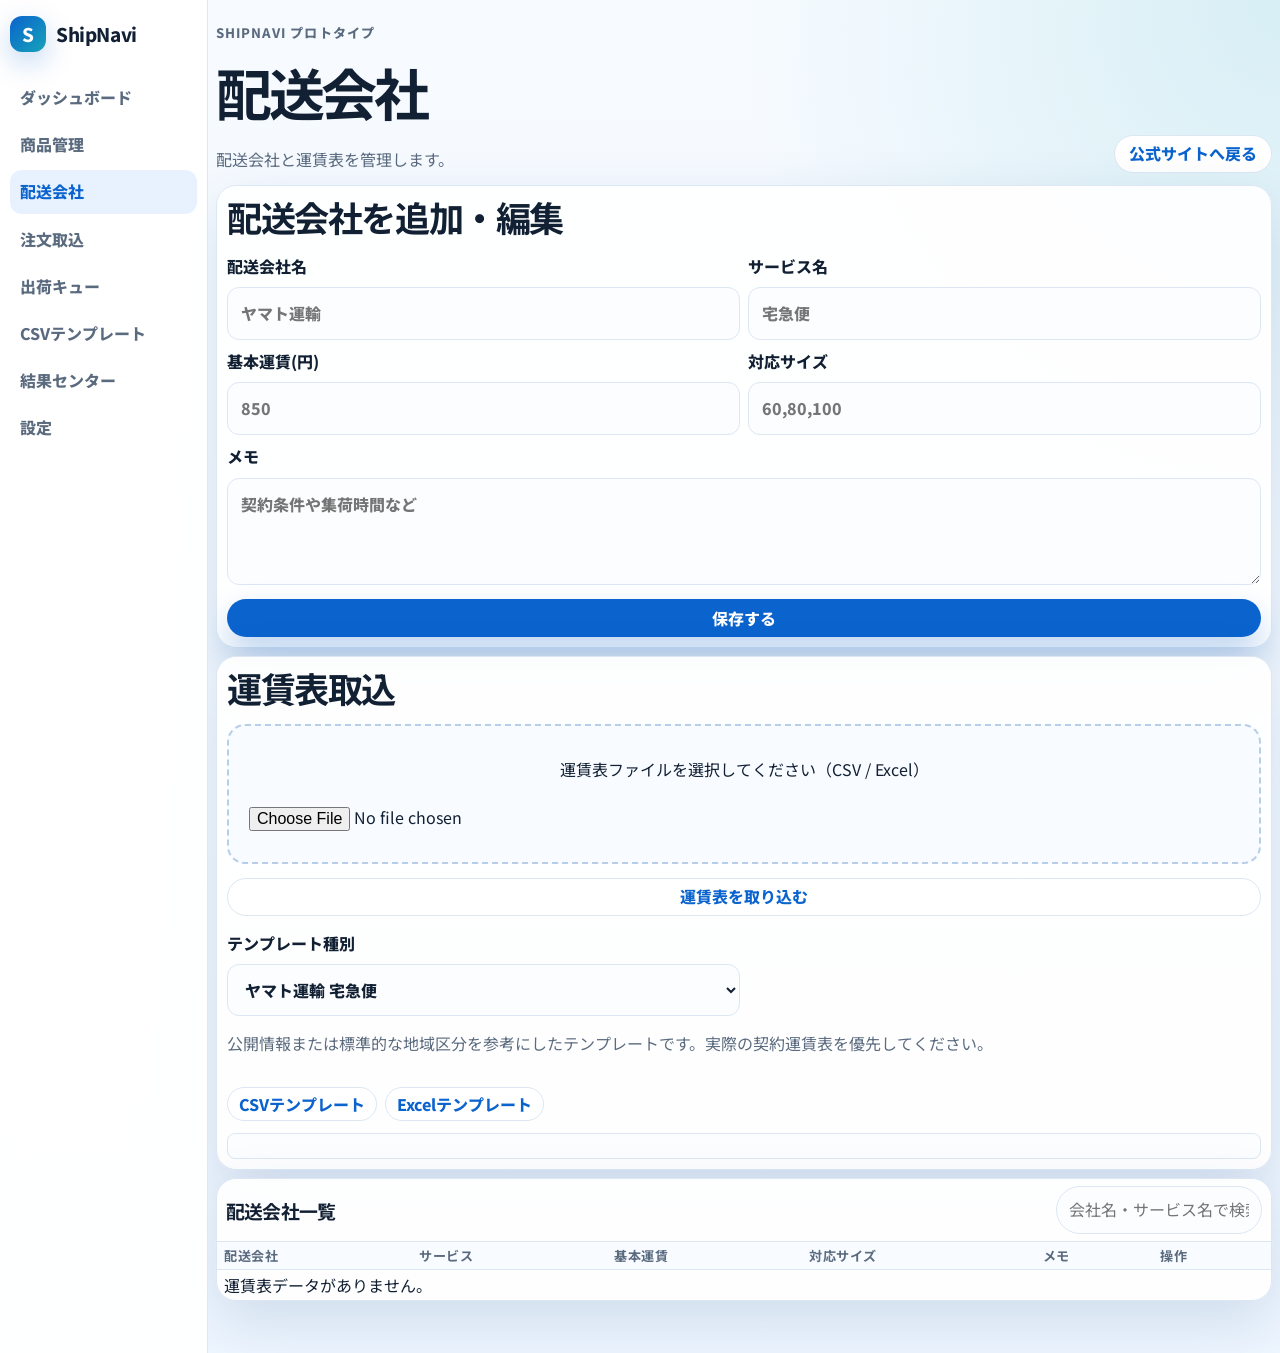
==== commit d66d43fb: "Add carrier template library" ====
--- a/carriers.html
+++ b/carriers.html
@@ -22,7 +22,7 @@
         <div><p class="eyebrow">ShipNavi プロトタイプ</p><h1>配送会社</h1><p>配送会社と運賃表を管理します。</p></div>
         <div class="topbar-actions"><a class="button secondary" href="/">公式サイトへ戻る</a></div>
       </header>
-      <div class="dashboard-grid"><section class="form-card full-width"><h2>配送会社を追加・編集</h2><form id="carrier-form"><input type="hidden" name="id" /><div class="form-grid"><label class="input-group">配送会社名<input name="name" required placeholder="ヤマト運輸" /></label><label class="input-group">サービス名<input name="service" required placeholder="宅急便" /></label><label class="input-group">基本運賃(円)<input name="baseFare" type="number" min="0" required placeholder="850" /></label><label class="input-group">対応サイズ<input name="sizes" required placeholder="60,80,100" /></label><label class="input-group full-width">メモ<textarea name="memo" rows="3" placeholder="契約条件や集荷時間など"></textarea></label></div><button class="button primary" type="submit">保存する</button></form></section><section class="upload-card full-width"><h2>運賃表取込</h2><form id="fare-import-form"><label class="file-drop"><span>運賃表ファイルを選択してください（CSV / Excel）</span><input type="file" accept=".csv,.xlsx,.xls,text/csv" name="file" /></label><button class="button secondary" type="submit">運賃表を取り込む</button><div class="row-actions"><button class="small-button" type="button" data-template-type="fares" data-template-format="csv">CSVテンプレート</button><button class="small-button" type="button" data-template-type="fares" data-template-format="xlsx">Excelテンプレート</button></div></form></section><section class="table-card full-width"><div class="table-toolbar"><h2>配送会社一覧</h2><input class="search-input" id="carrier-search" placeholder="会社名・サービス名で検索" /></div><div class="responsive-table"><table><thead><tr><th>配送会社</th><th>サービス</th><th>基本運賃</th><th>対応サイズ</th><th>メモ</th><th>操作</th></tr></thead><tbody id="carriers-table"></tbody></table></div></section></div>
+      <div class="dashboard-grid"><section class="form-card full-width"><h2>配送会社を追加・編集</h2><form id="carrier-form"><input type="hidden" name="id" /><div class="form-grid"><label class="input-group">配送会社名<input name="name" required placeholder="ヤマト運輸" /></label><label class="input-group">サービス名<input name="service" required placeholder="宅急便" /></label><label class="input-group">基本運賃(円)<input name="baseFare" type="number" min="0" required placeholder="850" /></label><label class="input-group">対応サイズ<input name="sizes" required placeholder="60,80,100" /></label><label class="input-group full-width">メモ<textarea name="memo" rows="3" placeholder="契約条件や集荷時間など"></textarea></label></div><button class="button primary" type="submit">保存する</button></form></section><section class="upload-card full-width"><h2>運賃表取込</h2><form id="fare-import-form"><label class="file-drop"><span>運賃表ファイルを選択してください（CSV / Excel）</span><input type="file" accept=".csv,.xlsx,.xls,text/csv" name="file" /></label><button class="button secondary" type="submit">運賃表を取り込む</button><div class="form-grid compact-grid"><label class="input-group">テンプレート種別<select name="carrierTemplateId" id="fare-template-selector"><option value="yamato-takkyubin">ヤマト運輸 宅急便</option><option value="sagawa-hikyaku">佐川急便 飛脚宅配便</option><option value="japanpost-yupack">日本郵便 ゆうパック</option></select></label></div><p class="help-text">公開情報または標準的な地域区分を参考にしたテンプレートです。実際の契約運賃表を優先してください。</p><div class="row-actions"><button class="small-button" type="button" data-template-type="fares" data-template-format="csv">CSVテンプレート</button><button class="small-button" type="button" data-template-type="fares" data-template-format="xlsx">Excelテンプレート</button></div></form></section><section class="table-card full-width"><div class="table-toolbar"><h2>配送会社一覧</h2><input class="search-input" id="carrier-search" placeholder="会社名・サービス名で検索" /></div><div class="responsive-table"><table><thead><tr><th>配送会社</th><th>サービス</th><th>基本運賃</th><th>対応サイズ</th><th>メモ</th><th>操作</th></tr></thead><tbody id="carriers-table"></tbody></table></div></section></div>
     </main>
   </div>
   <div class="toast" id="toast" role="status" aria-live="polite"></div>
--- a/assets/dashboard.css
+++ b/assets/dashboard.css
@@ -221,15 +221,15 @@
 }
 
 .app-main {
-  width: min(1180px, calc(100% - 32px));
+  width: min(1480px, calc(100% - 12px));
   margin: 0 auto;
-  padding: 28px 0 56px;
+  padding: 20px 0 44px;
 }
 
 .app-topbar {
   display: grid;
-  gap: 16px;
-  margin-bottom: 22px;
+  gap: 10px;
+  margin-bottom: 16px;
 }
 
 .app-topbar h1 {
@@ -257,7 +257,7 @@
 .result-grid,
 .settings-grid {
   display: grid;
-  gap: 16px;
+  gap: 12px;
 }
 
 .stat-grid {
@@ -280,11 +280,11 @@
 .form-card,
 .upload-card,
 .empty-card {
-  padding: 20px;
+  padding: 16px;
 }
 
 .stat-card {
-  padding: 18px;
+  padding: 14px;
 }
 
 .stat-card p,
@@ -307,7 +307,7 @@
 
 .action-card {
   display: block;
-  padding: 18px;
+  padding: 14px;
   background: linear-gradient(180deg, #ffffff, #f6fbff);
   border: 1px solid var(--line);
   border-radius: 18px;
@@ -330,8 +330,8 @@
 
 .table-toolbar {
   display: grid;
-  gap: 12px;
-  padding: 16px;
+  gap: 10px;
+  padding: 12px 14px;
   border-bottom: 1px solid var(--line);
 }
 
@@ -344,7 +344,7 @@
   width: 100%;
   border: 1px solid var(--line);
   border-radius: 999px;
-  padding: 11px 14px;
+  padding: 9px 12px;
   background: #fbfdff;
   outline: none;
 }
@@ -362,7 +362,7 @@
 
 th,
 td {
-  padding: 14px 16px;
+  padding: 9px 11px;
   text-align: left;
   border-bottom: 1px solid var(--line);
   vertical-align: top;
@@ -517,7 +517,7 @@
 
 @media (min-width: 860px) {
   .app-shell {
-    grid-template-columns: 260px 1fr;
+    grid-template-columns: 208px 1fr;
   }
 
   .app-sidebar {
@@ -525,7 +525,7 @@
     justify-content: flex-start;
     flex-direction: column;
     min-height: 100vh;
-    padding: 24px 18px;
+    padding: 16px 10px;
     border-right: 1px solid var(--line);
     border-bottom: 0;
   }
@@ -538,8 +538,8 @@
   .sidebar-menu.is-open {
     position: static;
     display: grid;
-    gap: 6px;
-    padding: 10px 0 0;
+    gap: 4px;
+    padding: 8px 0 0;
     background: transparent;
     border: 0;
     border-radius: 0;
@@ -547,8 +547,8 @@
   }
 
   .app-main {
-    width: min(1180px, calc(100% - 48px));
-    padding: 42px 0 72px;
+    width: min(1540px, calc(100% - 16px));
+    padding: 22px 0 52px;
   }
 
   .app-topbar {
@@ -717,7 +717,7 @@
 
 .results-table table,
 .queue-table table {
-  min-width: 980px;
+  min-width: 940px;
   table-layout: fixed;
 }
 
@@ -733,11 +733,11 @@
 }
 
 .address-cell {
-  min-width: 14rem;
+  min-width: 12rem;
 }
 
 .sku-cell {
-  min-width: 12rem;
+  min-width: 10rem;
 }
 
 .money-cell {
@@ -752,8 +752,8 @@
 
 .summary-panel {
   display: grid;
-  gap: 10px;
-  padding: 14px;
+  gap: 7px;
+  padding: 10px;
   border: 1px solid var(--line);
   border-radius: 8px;
   background: #fbfdff;
@@ -769,14 +769,97 @@
   min-width: 9rem;
   border: 1px solid var(--line);
   border-radius: 8px;
-  padding: 8px 10px;
+  padding: 6px 8px;
   background: var(--white);
   color: var(--text);
   font-weight: 800;
 }
 
 .queue-actions {
-  min-width: 15rem;
+  min-width: 0;
+}
+
+.shipment-queue-table {
+  overflow-x: visible;
+}
+
+.shipment-queue-table table {
+  width: 100%;
+  min-width: 0;
+  table-layout: auto;
+}
+
+.shipment-queue-table th,
+.shipment-queue-table td {
+  padding: 7px 9px;
+  vertical-align: top;
+}
+
+.shipment-queue-table th:nth-child(1) {
+  width: 8rem;
+}
+
+.shipment-queue-table th:nth-child(2) {
+  width: 18%;
+}
+
+.shipment-queue-table th:nth-child(3) {
+  width: 26%;
+}
+
+.shipment-queue-table th:nth-child(4) {
+  width: 21%;
+}
+
+.shipment-queue-table th:nth-child(5) {
+  width: 14%;
+}
+
+.shipment-queue-table th:nth-child(6) {
+  width: 15rem;
+}
+
+.shipment-queue-table .id-cell .badge {
+  width: fit-content;
+  margin-top: 4px;
+}
+
+.shipment-queue-table .result-info-cell,
+.shipment-queue-table .address-cell,
+.shipment-queue-table .sku-cell {
+  min-width: 0;
+}
+
+.shipment-queue-table .result-info-cell strong,
+.shipment-queue-table .result-info-cell span,
+.shipment-queue-table .address-cell strong,
+.shipment-queue-table .address-cell span,
+.shipment-queue-table .sku-cell strong,
+.shipment-queue-table .sku-cell span {
+  overflow-wrap: anywhere;
+  word-break: break-word;
+}
+
+.money-inline {
+  white-space: nowrap;
+  font-variant-numeric: tabular-nums;
+}
+
+.shipment-status-actions {
+  display: grid;
+  grid-template-columns: repeat(3, minmax(0, 1fr));
+  gap: 5px;
+  align-items: stretch;
+}
+
+.shipment-status-actions .small-button {
+  min-width: 0;
+  min-height: 30px;
+  padding: 0 7px;
+  border-radius: 8px;
+  font-size: 0.78rem;
+  line-height: 1.15;
+  white-space: nowrap;
 }
 
 .shipment-status-imported {
@@ -811,20 +894,557 @@
 
 .results-table th:nth-child(6),
 .results-table th:nth-child(7),
-.queue-table th:nth-child(6),
-.queue-table th:nth-child(7) {
+.queue-table:not(.shipment-queue-table) th:nth-child(6),
+.queue-table:not(.shipment-queue-table) th:nth-child(7) {
   width: 15%;
 }
 
 .results-table th:nth-child(12),
 .results-table th:nth-child(14),
 .results-table th:nth-child(15),
-.queue-table th:nth-child(11) {
+.queue-table:not(.shipment-queue-table) th:nth-child(11) {
   text-align: right;
 }
 
-.queue-table th:nth-child(8),
-.queue-table td:nth-child(8) {
+.queue-table:not(.shipment-queue-table) th:nth-child(8),
+.queue-table:not(.shipment-queue-table) td:nth-child(8) {
   width: 7rem;
   white-space: nowrap;
 }
+
+/* Phase9 density and matrix workflow */
+.app-topbar {
+  margin-bottom: 12px;
+}
+
+.app-topbar h1 {
+  margin-bottom: 6px;
+}
+
+.button {
+  min-height: 38px;
+  padding: 0 14px;
+}
+
+.dashboard-grid,
+.stat-grid,
+.action-grid,
+.form-grid,
+.template-grid,
+.result-grid,
+.settings-grid {
+  gap: 8px;
+}
+
+.panel,
+.form-card,
+.upload-card,
+.empty-card {
+  padding: 10px;
+}
+
+.stat-card {
+  padding: 10px;
+}
+
+.stat-card strong {
+  font-size: clamp(1.45rem, 4vw, 2.15rem);
+}
+
+.table-toolbar {
+  padding: 7px 9px;
+}
+
+th,
+td {
+  padding: 5px 7px;
+  line-height: 1.3;
+}
+
+.sidebar-menu a {
+  padding: 8px 10px;
+}
+
+.matrix-editor {
+  display: grid;
+  gap: 10px;
+}
+
+.matrix-editor-header {
+  display: grid;
+  gap: 10px;
+  align-items: end;
+  padding: 10px;
+  border: 1px solid var(--line);
+  border-radius: 8px;
+  background: #f8fbff;
+}
+
+.matrix-editor-title {
+  align-self: center;
+  font-size: 1rem;
+}
+
+.matrix-editor-actions {
+  align-items: end;
+}
+
+.compact-input {
+  gap: 5px;
+}
+
+.compact-input input {
+  min-height: 38px;
+  padding: 8px 10px;
+  border-radius: 8px;
+}
+
+.matrix-table-wrap {
+  overflow-x: auto;
+  border: 1px solid var(--line);
+  border-radius: 8px;
+}
+
+.matrix-table {
+  min-width: 1140px;
+  table-layout: fixed;
+  border-collapse: separate;
+  border-spacing: 0;
+}
+
+.matrix-col-size {
+  width: 112px;
+}
+
+.matrix-col-weight {
+  width: 92px;
+}
+
+.matrix-col-zone {
+  width: 72px;
+}
+
+.matrix-table th,
+.matrix-table td {
+  height: 38px;
+  padding: 6px 8px;
+  overflow: hidden;
+  text-align: center;
+  vertical-align: middle;
+  white-space: normal;
+  overflow-wrap: anywhere;
+  border: 1px solid var(--line);
+  background: var(--white);
+}
+
+.matrix-table th {
+  font-weight: 800;
+}
+
+.matrix-zone-row th {
+  text-align: center;
+  font-weight: 900;
+  background: #f3f4f6;
+  border-bottom: 2px solid #b9c2cf;
+}
+
+.matrix-size-row th {
+  font-weight: 900;
+  background: #f8fafc;
+}
+
+.matrix-table th:nth-child(1),
+.matrix-table td:nth-child(1) {
+  position: sticky;
+  left: 0;
+  z-index: 3;
+  background: #f8fafc;
+}
+
+.matrix-table th:nth-child(2),
+.matrix-table td:nth-child(2) {
+  position: sticky;
+  left: 112px;
+  z-index: 3;
+  background: #f8fafc;
+}
+
+.matrix-zone-row th:nth-child(1),
+.matrix-zone-row th:nth-child(2),
+.matrix-size-row th:nth-child(1),
+.matrix-size-row th:nth-child(2) {
+  z-index: 5;
+}
+
+.matrix-prefectures {
+  vertical-align: top;
+  white-space: normal;
+  word-break: keep-all;
+  line-height: 1.35;
+  font-size: 0.82rem;
+  color: var(--text);
+  background: var(--white);
+}
+
+.matrix-cell-input {
+  width: 100%;
+  height: 100%;
+  min-height: 34px;
+  border: 0;
+  border-radius: 0;
+  padding: 4px 6px;
+  text-align: center;
+  background: transparent;
+  color: var(--text);
+  outline: 1px solid transparent;
+}
+
+.matrix-cell-input:focus {
+  position: relative;
+  z-index: 2;
+  outline-color: var(--primary);
+  box-shadow: inset 0 0 0 1px var(--primary);
+}
+
+.money-input,
+.matrix-table td:not(:first-child):not(:nth-child(2)) input {
+  text-align: center;
+  font-variant-numeric: tabular-nums;
+}
+
+.fare-mapping-wizard {
+  display: grid;
+  gap: 12px;
+  margin-top: 12px;
+  padding: 12px;
+  border: 1px solid var(--line);
+  border-radius: 8px;
+  background: #fbfdff;
+}
+
+.fare-mapping-wizard[hidden] {
+  display: none;
+}
+
+.mapping-wizard-header {
+  display: flex;
+  flex-wrap: wrap;
+  justify-content: space-between;
+  gap: 10px;
+  align-items: start;
+  padding-bottom: 10px;
+  border-bottom: 1px solid var(--line);
+}
+
+.mapping-wizard-header h3,
+.mapping-wizard-layout h4 {
+  margin: 0 0 6px;
+}
+
+.mapping-wizard-layout {
+  display: grid;
+  gap: 12px;
+}
+
+.mapping-control-grid {
+  display: grid;
+  grid-template-columns: repeat(auto-fit, minmax(140px, 1fr));
+  gap: 8px;
+}
+
+.fare-preview-grid-wrap {
+  width: 100%;
+  max-height: 420px;
+  overflow: auto;
+  border: 1px solid var(--line);
+  border-radius: 8px;
+  background: var(--white);
+}
+
+.fare-preview-grid {
+  min-width: 980px;
+  table-layout: fixed;
+  border-collapse: separate;
+  border-spacing: 0;
+}
+
+.fare-preview-grid th,
+.fare-preview-grid td {
+  width: 7rem;
+  height: 32px;
+  padding: 4px 6px;
+  overflow: hidden;
+  border: 1px solid var(--line);
+  text-align: left;
+  vertical-align: middle;
+  white-space: nowrap;
+  background: var(--white);
+}
+
+.fare-preview-grid td {
+  cursor: pointer;
+}
+
+.fare-preview-grid td:hover {
+  box-shadow: inset 0 0 0 2px var(--primary);
+}
+
+.fare-preview-grid thead th,
+.fare-preview-grid .preview-row-number {
+  position: sticky;
+  z-index: 2;
+  background: #f3f4f6;
+  text-align: center;
+  font-weight: 900;
+}
+
+.fare-preview-grid thead th {
+  top: 0;
+}
+
+.fare-preview-grid .preview-row-number {
+  left: 0;
+  width: 3rem;
+}
+
+.fare-preview-grid thead th:first-child {
+  left: 0;
+  z-index: 3;
+  width: 3rem;
+}
+
+.fare-preview-grid .is-zone-range {
+  background: #e8f2ff;
+}
+
+.fare-preview-grid .is-prefecture-range {
+  background: #e8f8f0;
+}
+
+.fare-preview-grid .is-size-range,
+.fare-preview-grid .is-weight-range {
+  background: #fff7df;
+}
+
+.fare-preview-grid .is-fare-range {
+  background: #fff2c2;
+}
+
+.fare-preview-grid .is-carrier-cell,
+.fare-preview-grid .is-service-cell {
+  box-shadow: inset 0 0 0 2px #0b63ce;
+}
+
+.fare-preview-grid .is-active-selection {
+  outline: 3px solid #0b63ce;
+  outline-offset: -3px;
+}
+
+.mapping-preview-result {
+  display: grid;
+  gap: 8px;
+}
+
+.mapping-preview-result p {
+  margin-bottom: 0;
+}
+
+.mapping-result-confirmation {
+  display: grid;
+  gap: 8px;
+  margin-bottom: 10px;
+  padding: 10px;
+  border: 1px solid #bce8cf;
+  border-radius: 8px;
+  background: #f1fbf6;
+}
+
+.mapping-result-confirmation h4 {
+  margin: 0;
+}
+
+.mapping-guidance,
+.mapping-result-summary {
+  display: grid;
+  gap: 6px;
+  padding: 10px;
+  border: 1px solid var(--line);
+  border-radius: 8px;
+  background: var(--white);
+}
+
+.mapping-guidance {
+  color: #7a3d00;
+  background: #fff8e8;
+  border-color: #f4d38a;
+}
+
+.mapping-guidance ul {
+  margin: 0;
+  padding-left: 1.2rem;
+}
+
+.mapping-result-summary {
+  grid-template-columns: repeat(auto-fit, minmax(10rem, 1fr));
+}
+
+.mapping-wizard-header .badge {
+  align-self: start;
+}
+
+.confidence-高 {
+  color: #087443;
+  background: #e8f8f0;
+}
+
+.confidence-中 {
+  color: #5f4500;
+  background: #fff2c2;
+}
+
+.confidence-低 {
+  color: #8a1f1f;
+  background: #ffe0e0;
+}
+
+.results-filter-toolbar {
+  position: sticky;
+  top: 0;
+  z-index: 10;
+  grid-template-columns: minmax(10rem, 1fr);
+  background: rgba(255, 255, 255, 0.96);
+  backdrop-filter: blur(12px);
+}
+
+.compact-results-table table {
+  min-width: 860px;
+  table-layout: fixed;
+}
+
+.compact-results-table th:nth-child(1) {
+  width: 7rem;
+}
+
+.compact-results-table th:nth-child(2),
+.compact-results-table th:nth-child(5) {
+  width: 12rem;
+}
+
+.compact-results-table th:nth-child(6) {
+  width: 9rem;
+  text-align: right;
+}
+
+.compact-results-table td {
+  vertical-align: top;
+  padding-top: 6px;
+  padding-bottom: 6px;
+}
+
+.id-cell,
+.result-info-cell,
+.money-cell {
+  display: table-cell;
+}
+
+.id-cell strong,
+.id-cell span,
+.result-info-cell strong,
+.result-info-cell span,
+.money-cell strong,
+.money-cell span,
+.address-cell strong,
+.address-cell span,
+.sku-cell strong,
+.sku-cell span {
+  display: block;
+}
+
+.id-cell span,
+.result-info-cell span,
+.address-cell span,
+.sku-cell span,
+.money-cell span {
+  color: var(--muted);
+  font-size: 0.8rem;
+  line-height: 1.28;
+}
+
+.compact-results-table .address-cell,
+.compact-results-table .sku-cell {
+  min-width: 0;
+  overflow-wrap: anywhere;
+  word-break: break-word;
+  white-space: normal;
+}
+
+.results-table .address-cell,
+.results-table .sku-cell,
+.queue-table .address-cell,
+.queue-table .sku-cell {
+  overflow-wrap: anywhere;
+  word-break: break-word;
+  white-space: normal;
+}
+
+.compact-results-table .money-cell,
+.compact-results-table .money-cell strong,
+.compact-results-table .money-cell span {
+  white-space: nowrap;
+}
+
+.results-table .money-cell,
+.queue-table .money-cell,
+.results-table td:nth-child(6),
+.queue-table:not(.shipment-queue-table) td:nth-child(14) {
+  text-align: right;
+  white-space: nowrap;
+  font-variant-numeric: tabular-nums;
+}
+
+.back-to-top {
+  position: fixed;
+  right: 18px;
+  bottom: 18px;
+  z-index: 60;
+  display: grid;
+  place-items: center;
+  width: 44px;
+  height: 44px;
+  border: 1px solid var(--line);
+  border-radius: 50%;
+  color: var(--primary);
+  background: var(--white);
+  box-shadow: var(--shadow);
+  cursor: pointer;
+  opacity: 0;
+  pointer-events: none;
+  transform: translateY(8px);
+  transition: opacity 0.2s ease, transform 0.2s ease;
+}
+
+.back-to-top.is-visible {
+  opacity: 1;
+  pointer-events: auto;
+  transform: translateY(0);
+}
+
+@media (min-width: 760px) {
+  .matrix-editor-header {
+    grid-template-columns: minmax(10rem, 0.8fr) minmax(10rem, 0.8fr) minmax(18rem, 1.4fr);
+  }
+
+  .results-filter-toolbar {
+    grid-template-columns: minmax(10rem, 1fr) minmax(18rem, 0.9fr) auto;
+  }
+}
+
+@media (min-width: 1100px) {
+  .mapping-wizard-layout {
+    grid-template-columns: minmax(0, 1.2fr) minmax(20rem, 0.8fr);
+  }
+
+  .mapping-wizard-layout section:last-child {
+    grid-column: 1 / -1;
+  }
+}
